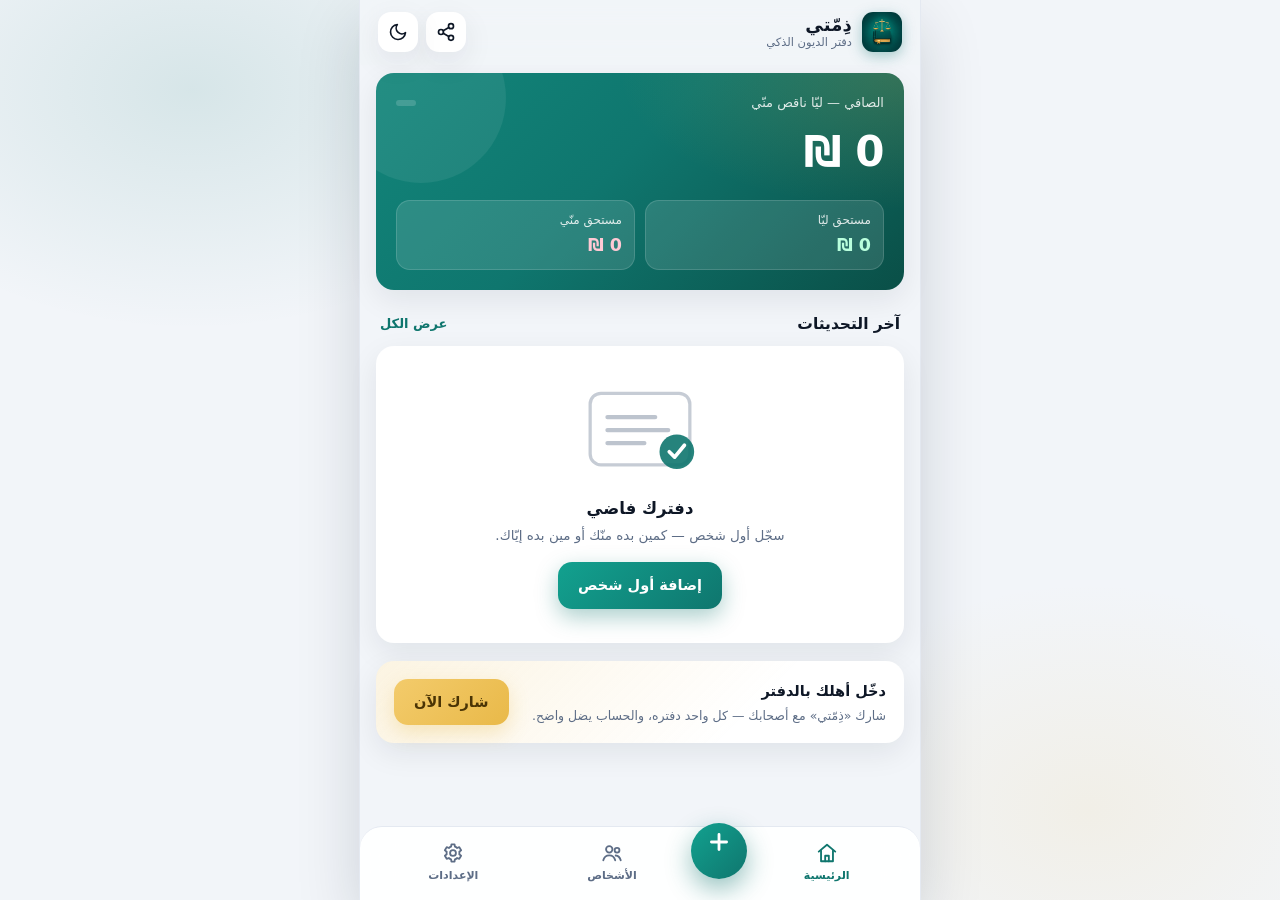
==== index.html @ 7bb0bfb0 "v1.0.0: ذِمّتي — دفتر الديون الذكي + فحص الجدوى (95.91% انتشار / 100% تنفيذ) - تطبيق PWA عربي كامل (" ====
<!DOCTYPE html>
<html lang="ar" dir="rtl" data-theme="dark">
<head>
  <meta charset="utf-8">
  <meta name="viewport" content="width=device-width, initial-scale=1, viewport-fit=cover">
  <title>ذِمّتي — دفتر الديون الذكي</title>
  <meta name="description" content="ذِمّتي: دفتر الديون اللي ما بينسى. سجّل من مين وبكم، فكّر الطرف الثاني بلمسة عبر واتساب، وكل بياناتك بتضل على جهازك — بدون تسجيل.">
  <meta name="theme-color" content="#0F766E">
  <meta property="og:title" content="ذِمّتي — دفتر الديون الذكي">
  <meta property="og:description" content="سجّل اللي عليك واللي ليك، واطلب بذمتك بلمسة واحدة. دفتر ذكي عربي بالكامل ومن غير تسجيل.">
  <meta property="og:type" content="website">
  <meta property="og:image" content="assets/icon-512.png">
  <link rel="manifest" href="manifest.json">
  <link rel="icon" type="image/svg+xml" href="assets/icon.svg">
  <link rel="apple-touch-icon" href="assets/icon-512.png">
  <link rel="stylesheet" href="css/style.css">
</head>
<body>
  <div class="app">

    <header class="topbar">
      <div class="brand">
        <img src="assets/icon-512.png" alt="" width="40" height="40">
        <div class="brand-text">
          <strong>ذِمّتي</strong>
          <small>دفتر الديون الذكي</small>
        </div>
      </div>
      <div class="top-actions">
        <button type="button" class="icon-btn js-share-app" title="شارك التطبيق" aria-label="شارك التطبيق">
          <svg viewBox="0 0 24 24" width="20" height="20" fill="none" stroke="currentColor" stroke-width="2" stroke-linecap="round" stroke-linejoin="round"><circle cx="18" cy="5" r="3"/><circle cx="6" cy="12" r="3"/><circle cx="18" cy="19" r="3"/><path d="M8.6 13.5l6.8 4M15.4 6.5l-6.8 4"/></svg>
        </button>
        <button type="button" class="icon-btn" id="btnTheme" title="تبديل المظهر" aria-label="تبديل المظهر">
          <svg id="iconMoon" viewBox="0 0 24 24" width="20" height="20" fill="none" stroke="currentColor" stroke-width="2" stroke-linecap="round" stroke-linejoin="round"><path d="M21 12.8A9 9 0 1111.2 3a7 7 0 009.8 9.8z"/></svg>
          <svg id="iconSun" class="hidden" viewBox="0 0 24 24" width="20" height="20" fill="none" stroke="currentColor" stroke-width="2" stroke-linecap="round" stroke-linejoin="round"><circle cx="12" cy="12" r="4"/><path d="M12 2v2m0 16v2M4.9 4.9l1.4 1.4m11.4 11.4l1.4 1.4M2 12h2m16 0h2M4.9 19.1l1.4-1.4M17.7 6.3l1.4-1.4"/></svg>
        </button>
      </div>
    </header>

    <main id="main">

      <!-- ======= الرئيسية ======= -->
      <section class="view" id="view-home">
        <div class="hero card">
          <div class="hero-top">
            <span class="hero-label">الصافي — ليّا ناقص منّي</span>
            <span class="hero-count" id="peopleCount"></span>
          </div>
          <div class="hero-amount" id="statNet">0 ₪</div>
          <div class="hero-grid">
            <div class="hstat pos">
              <span>مستحق ليّا</span>
              <b id="statCredit">0 ₪</b>
            </div>
            <div class="hstat neg">
              <span>مستحق منّي</span>
              <b id="statDebt">0 ₪</b>
            </div>
          </div>
        </div>

        <div class="section-head">
          <h2>آخر التحديثات</h2>
          <button type="button" class="link-btn" data-goto="people">عرض الكل</button>
        </div>
        <div id="homeList" class="list"></div>
        <div id="homeEmpty" class="empty hidden">
          <svg viewBox="0 0 120 90" width="130" height="98" aria-hidden="true">
            <rect x="14" y="12" width="92" height="66" rx="10" fill="none" stroke="currentColor" stroke-width="3" opacity=".35"/>
            <path d="M30 34h44M30 46h56M30 58h34" stroke="currentColor" stroke-width="4" stroke-linecap="round" opacity=".4"/>
            <circle cx="94" cy="66" r="16" fill="var(--brand)" opacity=".9"/>
            <path d="M87 66l5 5 9-11" stroke="#fff" stroke-width="3.4" fill="none" stroke-linecap="round" stroke-linejoin="round"/>
          </svg>
          <h3>دفترك فاضي</h3>
          <p>سجّل أول شخص — كمين بده منّك أو مين بده إيّاك.</p>
          <button type="button" class="btn btn-primary" id="btnFirstAdd">إضافة أول شخص</button>
        </div>

        <div class="card promo">
          <div class="promo-text">
            <b>دخّل أهلك بالدفتر</b>
            <p>شارك «ذِمّتي» مع أصحابك — كل واحد دفتره، والحساب يضل واضح.</p>
          </div>
          <button type="button" class="btn btn-gold js-share-app">شارك الآن</button>
        </div>
      </section>

      <!-- ======= الأشخاص ======= -->
      <section class="view hidden" id="view-people">
        <div class="search-wrap">
          <svg viewBox="0 0 24 24" width="18" height="18" fill="none" stroke="currentColor" stroke-width="2" stroke-linecap="round"><circle cx="11" cy="11" r="7"/><path d="M20 20l-3.5-3.5"/></svg>
          <input id="search" type="search" class="input search" placeholder="دوّر باسم الشخص..." autocomplete="off">
        </div>
        <div class="chips" id="filters">
          <button type="button" class="chip active" data-filter="all">الكل</button>
          <button type="button" class="chip" data-filter="credit">ليّا عليهم</button>
          <button type="button" class="chip" data-filter="debit">عليّ لهم</button>
          <button type="button" class="chip" data-filter="settled">مسدّد</button>
        </div>
        <div id="peopleList" class="list"></div>
        <div id="peopleEmpty" class="empty hidden">
          <p>ما لقينا حدا بهذا الوصف.</p>
        </div>
      </section>

      <!-- ======= الإعدادات ======= -->
      <section class="view hidden" id="view-settings">
        <div class="set-group">
          <h3>المظهر</h3>
          <div class="set-row">
            <div class="seg" id="themeSeg">
              <button type="button" class="seg-btn" data-tv="auto">تلقائي</button>
              <button type="button" class="seg-btn" data-tv="light">فاتح</button>
              <button type="button" class="seg-btn" data-tv="dark">داكن</button>
            </div>
          </div>
        </div>

        <div class="set-group">
          <h3>العملة</h3>
          <div class="set-row">
            <select id="currencySel" class="input select" aria-label="العملة"></select>
          </div>
        </div>

        <div class="set-group">
          <h3>البيانات</h3>
          <button type="button" class="set-item" id="btnExport">
            <span>⬇︎ تصدير نسخة احتياطية</span><small>ملف JSON</small>
          </button>
          <button type="button" class="set-item" id="btnImport">
            <span>⬆︎ استيراد نسخة</span><small>استبدال البيانات</small>
          </button>
          <input type="file" id="fileImport" accept="application/json,.json" hidden>
          <button type="button" class="set-item" id="btnSample">
            <span>✨ بيانات تجريبية</span><small>جرّب الدفتر فورًا</small>
          </button>
          <button type="button" class="set-item danger" id="btnClear">
            <span>🗑 تفريغ كل البيانات</span><small>حذف نهائي</small>
          </button>
        </div>

        <div class="set-group">
          <h3>عن الفكرة</h3>
          <a class="set-item" href="jadwa.html">
            <span>📊 فحص الجدوى الكامل</span><small>الانتشار 95.9%</small>
          </a>
          <button type="button" class="set-item js-share-app">
            <span>📤 مشاركة التطبيق</span><small> link زي ما هو</small>
          </button>
        </div>

        <div class="privacy card">
          <b>🔒 الخصوصية أولًا</b>
          <p>كل بياناتك محفوظة داخل متصفحك أنت — بدون حساب، بدون سيرفر، بدون تتبع. لو مسحت بيانات المتصفح، بيروحوا، فلا تنسى التصدير.</p>
        </div>

        <footer class="app-footer">
          ذِمّتي v1.0.0 — مبني بالكامل عربيًا · <a href="jadwa.html">فحص الجدوى</a>
        </footer>
      </section>

    </main>

    <nav class="tabbar" aria-label="التنقل">
      <button type="button" class="tab active" data-view="home">
        <svg viewBox="0 0 24 24" width="22" height="22" fill="none" stroke="currentColor" stroke-width="2" stroke-linecap="round" stroke-linejoin="round"><path d="M3 10.5L12 3l9 7.5"/><path d="M5.5 9.5V21h13V9.5"/><path d="M10 21v-6h4v6"/></svg>
        <span>الرئيسية</span>
      </button>
      <button type="button" class="tab tab-add" id="btnAdd" aria-label="إضافة">
        <svg viewBox="0 0 24 24" width="26" height="26" fill="none" stroke="currentColor" stroke-width="2.6" stroke-linecap="round"><path d="M12 5v14M5 12h14"/></svg>
      </button>
      <button type="button" class="tab" data-view="people">
        <svg viewBox="0 0 24 24" width="22" height="22" fill="none" stroke="currentColor" stroke-width="2" stroke-linecap="round" stroke-linejoin="round"><circle cx="9" cy="8" r="3.5"/><path d="M2.5 20c.8-3.4 3.4-5.5 6.5-5.5s5.7 2.1 6.5 5.5"/><circle cx="17.5" cy="9" r="2.6"/><path d="M16 14.7c2.7.2 4.7 2.2 5.5 5.3"/></svg>
        <span>الأشخاص</span>
      </button>
      <button type="button" class="tab" data-view="settings">
        <svg viewBox="0 0 24 24" width="22" height="22" fill="none" stroke="currentColor" stroke-width="2" stroke-linecap="round" stroke-linejoin="round"><circle cx="12" cy="12" r="3.2"/><path d="M19 12a7 7 0 00-.14-1.4l2-1.56-2-3.46-2.35.95A7 7 0 0014.1 5.1L13.7 2.6h-3.4l-.4 2.5a7 7 0 00-2.4 1.43l-2.36-.95-2 3.46 2 1.56A7 7 0 005 12c0 .48.05.94.14 1.4l-2 1.56 2 3.46 2.35-.95a7 7 0 002.4 1.43l.4 2.5h3.4l.4-2.5a7 7 0 002.4-1.43l2.35.95 2-3.46-2-1.56c.1-.46.14-.92.14-1.4z"/></svg>
        <span>الإعدادات</span>
      </button>
    </nav>
  </div>

  <!-- ===== طبقات (Sheets) ===== -->
  <div class="backdrop" id="backdrop" hidden></div>

  <!-- إضافة/تعديل شخص -->
  <div class="sheet" id="sheetPerson" hidden role="dialog" aria-modal="true">
    <div class="sheet-grip"></div>
    <form id="formPerson" novalidate>
      <h3 id="personFormTitle">إضافة شخص</h3>
      <div class="field">
        <label for="pName">الاسم</label>
        <input id="pName" class="input" type="text" placeholder="مثلاً: سامي" autocomplete="off" maxlength="60" required>
      </div>
      <div class="field" id="amountField">
        <label>الجهة</label>
        <div class="seg full" id="pDir">
          <button type="button" class="seg-btn active" data-dir="credit">ليّا عليه 💚</button>
          <button type="button" class="seg-btn" data-dir="debit">أنا عليه ❤️</button>
        </div>
      </div>
      <div class="field" id="amountField2">
        <label for="pAmount">المبلغ</label>
        <input id="pAmount" class="input" type="text" inputmode="decimal" placeholder="0" autocomplete="off">
      </div>
      <div class="field">
        <label for="pNote">ملاحظة (اختياري)</label>
        <input id="pNote" class="input" type="text" placeholder="مثلاً: قرض عرس" maxlength="80" autocomplete="off">
      </div>
      <button class="btn btn-primary btn-block" type="submit">حفظ</button>
    </form>
  </div>

  <!-- تفاصيل شخص -->
  <div class="sheet" id="sheetDetail" hidden role="dialog" aria-modal="true">
    <div class="sheet-grip"></div>
    <div id="detailBody"></div>
  </div>

  <!-- مبلغ (دفعة / دين جديد) -->
  <div class="sheet" id="sheetPay" hidden role="dialog" aria-modal="true">
    <div class="sheet-grip"></div>
    <form id="formPay" novalidate>
      <h3 id="payTitle">تسجيل دفعة</h3>
      <p class="pay-remain" id="payRemain"></p>
      <div class="field" id="payDirField" hidden>
        <label>جهة الدين</label>
        <div class="seg full" id="payDir">
          <button type="button" class="seg-btn active" data-dir="credit">ليّا عليه</button>
          <button type="button" class="seg-btn" data-dir="debit">أنا عليه</button>
        </div>
      </div>
      <div class="field">
        <label for="payAmount">المبلغ</label>
        <input id="payAmount" class="input" type="text" inputmode="decimal" placeholder="0" autocomplete="off" required>
      </div>
      <button class="btn btn-primary btn-block" type="submit">تأكيد</button>
    </form>
  </div>

  <!-- مشاركة -->
  <div class="sheet" id="sheetShare" hidden role="dialog" aria-modal="true">
    <div class="sheet-grip"></div>
    <div class="share-box">
      <h3 id="shareTitle">مشاركة</h3>
      <p class="share-preview" id="sharePreview"></p>
      <div class="share-actions">
        <button type="button" class="share-btn wa" id="shWhats">
          <span class="s-ic">💬</span>
          <span><b>واتساب</b><small>ابعتها مباشرة</small></span>
        </button>
        <button type="button" class="share-btn card" id="shCard">
          <span class="s-ic">🎴</span>
          <span><b>بطاقة مشاركة</b><small>صورة جاهزة للنشر</small></span>
        </button>
        <button type="button" class="share-btn copy" id="shCopy">
          <span class="s-ic">📋</span>
          <span><b>نسخ النص</b><small>لصق بأي مكان</small></span>
        </button>
      </div>
      <button type="button" class="btn btn-ghost btn-block" data-close>إغلاق</button>
    </div>
  </div>

  <!-- تأكيد -->
  <div class="modal" id="modalConfirm" hidden role="dialog" aria-modal="true">
    <div class="modal-card">
      <p id="confirmMsg">متأكد؟</p>
      <div class="modal-actions">
        <button type="button" class="btn btn-ghost" id="confirmNo">إلغاء</button>
        <button type="button" class="btn btn-danger" id="confirmYes">نعم، متأكد</button>
      </div>
    </div>
  </div>

  <div id="toasts" class="toasts" aria-live="polite"></div>

  <noscript><p style="text-align:center;padding:20px">هذا التطبيق يحتاج تفعيل JavaScript.</p></noscript>
  <script src="js/app.js"></script>
</body>
</html>
---- css/style.css ----
/* ═══════════ ذِمّتي — Design System ═══════════ */

* { box-sizing: border-box; margin: 0; padding: 0; }

:root {
  color-scheme: light;
  --bg: #F2F5F9;
  --surface: #FFFFFF;
  --surface2: #EDF1F7;
  --text: #0E1726;
  --muted: #5D6D86;
  --line: #E4E9F1;
  --brand: #0F766E;
  --brand-2: #12A18F;
  --brand-soft: rgba(15, 118, 110, .12);
  --gold: #E9B949;
  --gold-soft: rgba(233, 185, 73, .16);
  --pos: #16A34A;
  --pos-soft: rgba(22, 163, 74, .13);
  --neg: #E11D48;
  --neg-soft: rgba(225, 29, 72, .12);
  --shadow: 0 10px 30px rgba(13, 23, 42, .08);
  --shadow-lg: 0 24px 60px rgba(13, 23, 42, .16);
  --r: 18px;
  --tab-h: 74px;
}

html[data-theme="dark"] {
  color-scheme: dark;
  --bg: #070C14;
  --surface: #111A2A;
  --surface2: #18233A;
  --text: #E9F0FA;
  --muted: #8DA0BE;
  --line: #22304A;
  --brand: #14A397;
  --brand-2: #0F766E;
  --brand-soft: rgba(20, 163, 151, .14);
  --pos: #34D399;
  --pos-soft: rgba(52, 211, 153, .13);
  --neg: #FB7185;
  --neg-soft: rgba(251, 113, 133, .13);
  --shadow: 0 10px 30px rgba(0, 0, 0, .35);
  --shadow-lg: 0 24px 60px rgba(0, 0, 0, .5);
}

html, body { height: 100%; }

body {
  font-family: "Segoe UI", "Noto Sans Arabic", "Noto Kufi Arabic", Tahoma, system-ui, sans-serif;
  background: var(--bg);
  color: var(--text);
  line-height: 1.55;
  -webkit-font-smoothing: antialiased;
  overflow-x: hidden;
}

body.no-scroll { overflow: hidden; }
[hidden] { display: none !important; }
.hidden { display: none !important; }
button { font: inherit; color: inherit; background: none; border: 0; cursor: pointer; }
a { color: var(--brand); text-decoration: none; }
img { display: block; }

/* ─── الهيكل ─── */
.app {
  max-width: 560px;
  margin-inline: auto;
  min-height: 100dvh;
  position: relative;
  background: var(--bg);
}

.topbar {
  position: sticky;
  top: 0;
  z-index: 30;
  display: flex;
  align-items: center;
  justify-content: space-between;
  padding: calc(12px + env(safe-area-inset-top)) 18px 12px;
  background: color-mix(in srgb, var(--bg) 86%, transparent);
  backdrop-filter: blur(14px);
  -webkit-backdrop-filter: blur(14px);
  border-bottom: 1px solid transparent;
}

.brand { display: flex; align-items: center; gap: 10px; }
.brand img { border-radius: 11px; box-shadow: 0 4px 14px rgba(15, 118, 110, .35); }
.brand-text { display: flex; flex-direction: column; line-height: 1.2; }
.brand-text strong { font-size: 18px; font-weight: 800; letter-spacing: .2px; }
.brand-text small { font-size: 11.5px; color: var(--muted); }

.top-actions { display: flex; gap: 8px; }

.icon-btn {
  width: 40px; height: 40px;
  display: grid; place-items: center;
  border-radius: 13px;
  background: var(--surface);
  box-shadow: var(--shadow);
  color: var(--text);
  transition: transform .15s ease, background .2s;
}
.icon-btn:active { transform: scale(.92); }

main { padding: 8px 16px calc(var(--tab-h) + 34px + env(safe-area-inset-bottom)); }

.view { animation: fadeUp .3s ease both; }
@keyframes fadeUp {
  from { opacity: 0; transform: translateY(8px); }
  to { opacity: 1; transform: none; }
}

/* ─── البطاقات ─── */
.card {
  background: var(--surface);
  border-radius: var(--r);
  box-shadow: var(--shadow);
  padding: 18px;
}

.hero {
  background:
    radial-gradient(120% 140% at 100% 0%, rgba(233, 185, 73, .18), transparent 45%),
    linear-gradient(135deg, #12857A 0%, #0F766E 45%, #0A4F47 100%);
  color: #fff;
  padding: 20px;
  position: relative;
  overflow: hidden;
}
.hero::after {
  content: "";
  position: absolute;
  inset-inline-end: -40px;
  top: -60px;
  width: 170px; height: 170px;
  border-radius: 50%;
  background: rgba(255, 255, 255, .07);
}

.hero-top { display: flex; justify-content: space-between; align-items: center; }
.hero-label { font-size: 13px; opacity: .85; }
.hero-count {
  font-size: 11.5px;
  background: rgba(255, 255, 255, .16);
  padding: 3px 10px;
  border-radius: 999px;
}

.hero-amount {
  font-size: clamp(34px, 9vw, 42px);
  font-weight: 900;
  letter-spacing: -.5px;
  margin: 6px 0 16px;
  font-variant-numeric: tabular-nums;
  direction: rtl;
}
.hero-amount.pos { color: #D8FFEC; }
.hero-amount.neg { color: #FFD9E1; }

.hero-grid { display: grid; grid-template-columns: 1fr 1fr; gap: 10px; }
.hstat {
  background: rgba(255, 255, 255, .12);
  border: 1px solid rgba(255, 255, 255, .14);
  border-radius: 14px;
  padding: 10px 12px;
  display: flex;
  flex-direction: column;
  gap: 2px;
}
.hstat span { font-size: 12px; opacity: .85; }
.hstat b { font-size: 17.5px; font-weight: 800; font-variant-numeric: tabular-nums; }
.hstat.pos b { color: #B9FFDD; }
.hstat.neg b { color: #FFC9D4; }

.section-head {
  display: flex;
  justify-content: space-between;
  align-items: center;
  margin: 22px 4px 10px;
}
.section-head h2 { font-size: 15.5px; font-weight: 800; }
.link-btn { font-size: 13px; color: var(--brand); font-weight: 700; }

/* ─── القوائم ─── */
.list {
  background: var(--surface);
  border-radius: var(--r);
  box-shadow: var(--shadow);
  overflow: hidden;
}

.li {
  width: 100%;
  display: flex;
  align-items: center;
  gap: 12px;
  padding: 13px 15px;
  text-align: start;
  border-bottom: 1px solid var(--line);
  transition: background .15s;
}
.li:last-child { border-bottom: 0; }
.li:active { background: var(--surface2); }

.avatar {
  width: 42px; height: 42px;
  flex: 0 0 42px;
  border-radius: 50%;
  display: grid;
  place-items: center;
  font-weight: 800;
  font-size: 17px;
  color: #fff;
}
.avatar.pos { background: linear-gradient(135deg, #16A34A, #0E7C3B); }
.avatar.neg { background: linear-gradient(135deg, #F43F5E, #BE123C); }
.avatar.zero { background: linear-gradient(135deg, #64748B, #475569); }

.li-main { flex: 1; min-width: 0; display: flex; flex-direction: column; }
.li-main b { font-size: 15px; font-weight: 700; white-space: nowrap; overflow: hidden; text-overflow: ellipsis; }
.li-main small { font-size: 12px; color: var(--muted); white-space: nowrap; overflow: hidden; text-overflow: ellipsis; }

.li-amt { display: flex; flex-direction: column; align-items: flex-start; gap: 1px; }
.li-amt b { font-size: 15.5px; font-weight: 800; font-variant-numeric: tabular-nums; }
.li-amt small { font-size: 11px; color: var(--muted); }
.li-amt .pos { color: var(--pos); }
.li-amt .neg { color: var(--neg); }
.li-amt .zero { color: var(--muted); }

/* ─── حالات فاضية ─── */
.empty {
  text-align: center;
  padding: 34px 20px;
  color: var(--muted);
  background: var(--surface);
  border-radius: var(--r);
  box-shadow: var(--shadow);
}
.empty svg { margin: 0 auto 10px; color: var(--muted); }
.empty h3 { color: var(--text); font-size: 16.5px; margin-bottom: 4px; }
.empty p { font-size: 13.5px; margin-bottom: 16px; }

/* ─── بطاقة دعوة ─── */
.promo {
  margin-top: 18px;
  display: flex;
  align-items: center;
  gap: 14px;
  background:
    linear-gradient(135deg, var(--gold-soft), transparent 70%),
    var(--surface);
}
.promo-text { flex: 1; }
.promo-text b { font-size: 14.5px; }
.promo-text p { font-size: 12.5px; color: var(--muted); margin-top: 2px; }

/* ─── الأزرار ─── */
.btn {
  display: inline-flex;
  align-items: center;
  justify-content: center;
  gap: 8px;
  padding: 12px 20px;
  border-radius: 14px;
  font-weight: 800;
  font-size: 14.5px;
  transition: transform .15s ease, filter .2s, background .2s;
}
.btn:active { transform: scale(.96); }
.btn-primary {
  background: linear-gradient(135deg, var(--brand-2), var(--brand));
  color: #fff;
  box-shadow: 0 8px 22px rgba(15, 118, 110, .35);
}
.btn-ghost {
  background: var(--surface2);
  color: var(--text);
  border: 1px solid var(--line);
}
.btn-gold {
  background: linear-gradient(135deg, #F3CB6B, var(--gold));
  color: #4A3405;
  box-shadow: 0 8px 20px rgba(233, 185, 73, .3);
}
.btn-danger {
  background: linear-gradient(135deg, #F43F5E, #E11D48);
  color: #fff;
}
.btn-block { width: 100%; }

/* ─── شريط التنقل ─── */
.tabbar {
  position: fixed;
  bottom: 0;
  left: 50%;
  transform: translateX(-50%);
  width: min(560px, 100%);
  height: calc(var(--tab-h) + env(safe-area-inset-bottom));
  padding: 8px 14px calc(8px + env(safe-area-inset-bottom));
  display: flex;
  align-items: center;
  justify-content: space-around;
  background: color-mix(in srgb, var(--surface) 92%, transparent);
  backdrop-filter: blur(16px);
  -webkit-backdrop-filter: blur(16px);
  border-top: 1px solid var(--line);
  border-radius: 22px 22px 0 0;
  z-index: 40;
}

.tab {
  flex: 1;
  display: flex;
  flex-direction: column;
  align-items: center;
  gap: 3px;
  color: var(--muted);
  font-size: 11px;
  font-weight: 700;
  padding: 6px 0;
  border-radius: 12px;
  transition: color .2s, transform .15s;
}
.tab.active { color: var(--brand); }
.tab:active { transform: scale(.93); }

.tab-add {
  flex: 0 0 auto;
  width: 56px; height: 56px;
  border-radius: 50%;
  background: linear-gradient(135deg, var(--brand-2), var(--brand));
  color: #fff;
  box-shadow: 0 10px 26px rgba(15, 118, 110, .45);
  margin-top: -26px;
}
.tab-add:active { transform: scale(.9); }

/* ─── البحث والفِلترات ─── */
.search-wrap {
  position: relative;
  display: flex;
  align-items: center;
  gap: 8px;
  background: var(--surface);
  border-radius: 14px;
  padding: 0 14px;
  box-shadow: var(--shadow);
  margin-bottom: 12px;
  color: var(--muted);
}
.search-wrap .search {
  box-shadow: none;
  background: transparent;
  padding-inline: 0;
}

.chips { display: flex; gap: 8px; overflow-x: auto; padding-bottom: 12px; scrollbar-width: none; }
.chips::-webkit-scrollbar { display: none; }
.chip {
  flex: 0 0 auto;
  padding: 7px 15px;
  border-radius: 999px;
  background: var(--surface);
  border: 1px solid var(--line);
  font-size: 13px;
  font-weight: 700;
  color: var(--muted);
  transition: all .2s;
}
.chip.active {
  background: var(--brand);
  border-color: var(--brand);
  color: #fff;
  box-shadow: 0 6px 16px rgba(15, 118, 110, .3);
}

/* ─── الحقول ─── */
.input {
  width: 100%;
  background: var(--surface2);
  border: 1.5px solid transparent;
  border-radius: 14px;
  padding: 13px 15px;
  font: inherit;
  font-size: 15.5px;
  color: var(--text);
  outline: none;
  transition: border-color .2s, background .2s;
}
.input::placeholder { color: var(--muted); opacity: .75; }
.input:focus { border-color: var(--brand); background: var(--surface); }
.select { appearance: auto; font-weight: 700; }

.field { margin-bottom: 14px; }
.field label {
  display: block;
  font-size: 13px;
  font-weight: 800;
  color: var(--muted);
  margin-bottom: 7px;
}

/* ─── المقسّم (Segmented) ─── */
.seg {
  display: flex;
  background: var(--surface2);
  border-radius: 13px;
  padding: 4px;
  gap: 4px;
}
.seg.full { width: 100%; }
.seg-btn {
  flex: 1;
  padding: 9px 8px;
  border-radius: 10px;
  font-size: 13.5px;
  font-weight: 800;
  color: var(--muted);
  transition: all .2s;
}
.seg-btn.active {
  background: var(--surface);
  color: var(--text);
  box-shadow: var(--shadow);
}
#pDir .seg-btn.active[data-dir="credit"] { background: var(--pos-soft); color: var(--pos); box-shadow: none; }
#pDir .seg-btn.active[data-dir="debit"] { background: var(--neg-soft); color: var(--neg); box-shadow: none; }

/* ─── الطبقات (Sheets) ─── */
.backdrop {
  position: fixed;
  inset: 0;
  background: rgba(4, 8, 15, .62);
  backdrop-filter: blur(3px);
  -webkit-backdrop-filter: blur(3px);
  z-index: 50;
  opacity: 0;
  transition: opacity .25s ease;
}
.backdrop.show { opacity: 1; }

.sheet {
  position: fixed;
  bottom: 0;
  left: 0;
  right: 0;
  margin-inline: auto;
  max-width: 560px;
  background: var(--surface);
  border-radius: 26px 26px 0 0;
  padding: 10px 20px calc(24px + env(safe-area-inset-bottom));
  z-index: 60;
  transform: translateY(112%);
  transition: transform .3s cubic-bezier(.32, .72, .28, 1);
  box-shadow: var(--shadow-lg);
  max-height: 88dvh;
  overflow-y: auto;
}
.sheet.open { transform: translateY(0); }

.sheet-grip {
  width: 44px;
  height: 5px;
  border-radius: 99px;
  background: var(--line);
  margin: 4px auto 16px;
}
.sheet h3 { font-size: 18px; font-weight: 900; margin-bottom: 16px; }

/* تفاصيل الشخصية */
.d-head { text-align: center; margin-bottom: 16px; }
.d-avatar {
  width: 62px; height: 62px;
  border-radius: 50%;
  display: grid;
  place-items: center;
  font-size: 26px;
  font-weight: 900;
  color: #fff;
  margin: 0 auto 8px;
}
.d-head h3 { margin-bottom: 2px; font-size: 20px; }
.d-note { font-size: 13px; color: var(--muted); }
.d-amount {
  display: inline-flex;
  align-items: center;
  gap: 8px;
  padding: 8px 18px;
  border-radius: 999px;
  font-size: 21px;
  font-weight: 900;
  margin-top: 10px;
  font-variant-numeric: tabular-nums;
}
.d-amount.pos { background: var(--pos-soft); color: var(--pos); }
.d-amount.neg { background: var(--neg-soft); color: var(--neg); }
.d-amount.zero { background: var(--surface2); color: var(--muted); font-size: 16px; }

.d-actions {
  display: grid;
  grid-template-columns: repeat(3, 1fr);
  gap: 9px;
  margin-bottom: 18px;
}
.d-act {
  background: var(--surface2);
  border: 1px solid var(--line);
  border-radius: 14px;
  padding: 11px 6px;
  display: flex;
  flex-direction: column;
  align-items: center;
  gap: 4px;
  font-size: 11.5px;
  font-weight: 800;
  transition: transform .15s, background .2s;
}
.d-act:active { transform: scale(.93); }
.d-act i { font-style: normal; font-size: 19px; }
.d-act.danger { color: var(--neg); }
.d-act.primary { background: var(--brand-soft); border-color: transparent; color: var(--brand); }

.d-log-title { font-size: 13px; font-weight: 900; color: var(--muted); margin-bottom: 8px; }
.d-log { display: flex; flex-direction: column; gap: 6px; }
.log-row {
  display: flex;
  justify-content: space-between;
  align-items: center;
  gap: 10px;
  background: var(--surface2);
  border-radius: 12px;
  padding: 9px 13px;
  font-size: 13.5px;
}
.log-row b { font-weight: 800; font-variant-numeric: tabular-nums; }
.log-row small { color: var(--muted); font-size: 11.5px; display: block; }
.log-row .l-pos { color: var(--pos); }
.log-row .l-neg { color: var(--neg); }
.log-empty { font-size: 13px; color: var(--muted); text-align: center; padding: 8px; }

/* ─── الدفعة ─── */
.pay-remain {
  background: var(--brand-soft);
  color: var(--brand);
  font-weight: 800;
  text-align: center;
  border-radius: 12px;
  padding: 10px;
  font-size: 14.5px;
  margin-bottom: 14px;
}

/* ─── المشاركة ─── */
.share-preview {
  background: var(--surface2);
  border: 1px dashed var(--line);
  border-radius: 14px;
  padding: 13px 15px;
  font-size: 13.5px;
  color: var(--muted);
  margin-bottom: 16px;
  white-space: pre-line;
}
.share-actions { display: flex; flex-direction: column; gap: 10px; margin-bottom: 16px; }
.share-btn {
  display: flex;
  align-items: center;
  gap: 13px;
  padding: 13px 15px;
  border-radius: 15px;
  background: var(--surface2);
  border: 1px solid var(--line);
  text-align: start;
  transition: transform .15s, border-color .2s;
}
.share-btn:active { transform: scale(.97); }
.share-btn .s-ic { font-size: 24px; }
.share-btn span:last-child { display: flex; flex-direction: column; }
.share-btn b { font-size: 14.5px; }
.share-btn small { font-size: 12px; color: var(--muted); }
.share-btn.wa:hover { border-color: #25D366; }
.share-btn.card:hover { border-color: var(--gold); }

/* ─── النوافذ (Modal) ─── */
.modal {
  position: fixed;
  inset: 0;
  z-index: 80;
  display: grid;
  place-items: center;
  padding: 24px;
  background: rgba(4, 8, 15, .66);
  backdrop-filter: blur(4px);
  -webkit-backdrop-filter: blur(4px);
  opacity: 0;
  transition: opacity .2s;
}
.modal.open { opacity: 1; }
.modal-card {
  background: var(--surface);
  border-radius: 20px;
  padding: 24px;
  width: min(340px, 100%);
  box-shadow: var(--shadow-lg);
  text-align: center;
  transform: scale(.92);
  transition: transform .2s;
}
.modal.open .modal-card { transform: scale(1); }
.modal-card p { font-size: 15.5px; font-weight: 700; margin-bottom: 20px; }
.modal-actions { display: flex; gap: 10px; }
.modal-actions .btn { flex: 1; }

/* ─── التنبيهات ─── */
.toasts {
  position: fixed;
  bottom: calc(var(--tab-h) + 26px + env(safe-area-inset-bottom));
  left: 50%;
  transform: translateX(-50%);
  z-index: 90;
  display: flex;
  flex-direction: column;
  align-items: center;
  gap: 8px;
  pointer-events: none;
}
.toast {
  background: #0E1726;
  color: #fff;
  padding: 10px 20px;
  border-radius: 999px;
  font-size: 13.5px;
  font-weight: 700;
  box-shadow: var(--shadow-lg);
  opacity: 0;
  transform: translateY(12px);
  transition: all .3s cubic-bezier(.32, .72, .28, 1);
  max-width: 86vw;
  text-align: center;
}
.toast.show { opacity: 1; transform: none; }

/* ─── الإعدادات ─── */
.set-group {
  background: var(--surface);
  border-radius: var(--r);
  box-shadow: var(--shadow);
  padding: 6px 0;
  margin-bottom: 16px;
  overflow: hidden;
}
.set-group h3 {
  font-size: 12.5px;
  font-weight: 900;
  color: var(--muted);
  padding: 12px 16px 6px;
}
.set-row { padding: 6px 14px 14px; }
.set-item {
  width: 100%;
  display: flex;
  justify-content: space-between;
  align-items: center;
  gap: 10px;
  padding: 13.5px 16px;
  font-size: 14.5px;
  font-weight: 700;
  text-align: start;
  border-top: 1px solid var(--line);
  color: var(--text);
  transition: background .15s;
}
.set-item:first-of-type { border-top: 0; }
.set-item:active { background: var(--surface2); }
.set-item small { color: var(--muted); font-weight: 600; font-size: 12px; }
.set-item.danger { color: var(--neg); }

.privacy { margin-bottom: 16px; }
.privacy b { font-size: 14px; display: block; margin-bottom: 6px; }
.privacy p { font-size: 13px; color: var(--muted); }

.app-footer {
  text-align: center;
  font-size: 12.5px;
  color: var(--muted);
  padding: 8px 0 4px;
}

/* ─── شاشات أوسع ─── */
@media (min-width: 640px) {
  .app { box-shadow: 0 0 0 1px var(--line), var(--shadow-lg); }
  body {
    background:
      radial-gradient(600px 400px at 15% 10%, rgba(15, 118, 110, .12), transparent 60%),
      radial-gradient(500px 380px at 85% 90%, rgba(233, 185, 73, .1), transparent 60%),
      var(--bg);
  }
}

@media (prefers-reduced-motion: reduce) {
  *, *::before, *::after { animation: none !important; transition: none !important; }
}
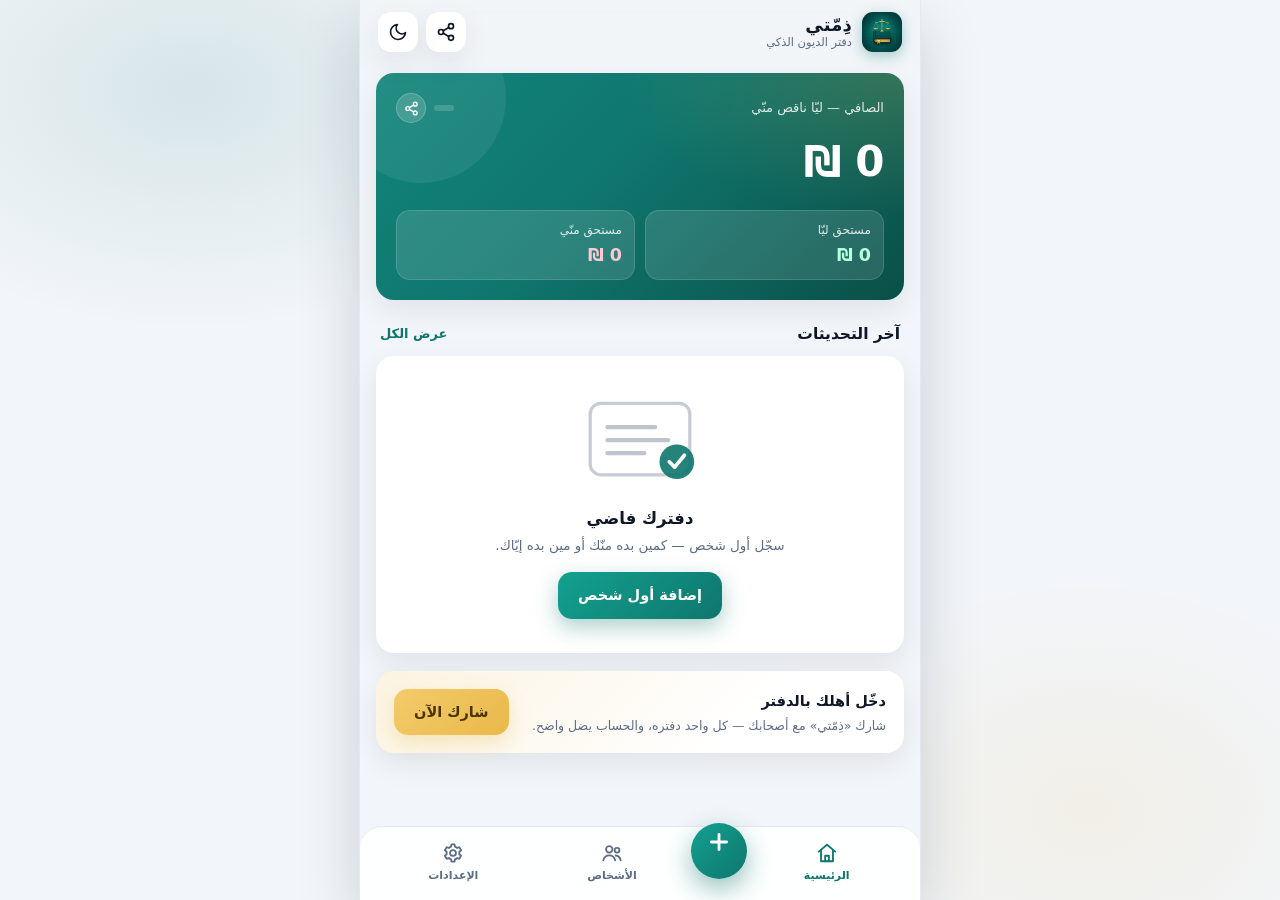
==== commit e9eb4a69: "v1.1.0: حزمة الانتشار — رابط طلب موجّه + بطاقة ملخص + مشاركة نظام + تثبيت PWA - رابط طلب موجّه (Dhim" ====
--- a/index.html
+++ b/index.html
@@ -41,10 +41,26 @@
 
       <!-- ======= الرئيسية ======= -->
       <section class="view" id="view-home">
+
+        <div class="install-banner hidden" id="installBanner">
+          <span class="ib-ic">📲</span>
+          <div class="ib-text">
+            <b>ثبّت ذِمّتي على جهازك</b>
+            <small>يفتح أسرع · يشتغل بدون إنترنت</small>
+          </div>
+          <button type="button" class="btn btn-primary btn-sm" id="btnInstall">تثبيت</button>
+          <button type="button" class="install-x" id="btnInstallClose" aria-label="إغلاق">✕</button>
+        </div>
+
         <div class="hero card">
           <div class="hero-top">
             <span class="hero-label">الصافي — ليّا ناقص منّي</span>
-            <span class="hero-count" id="peopleCount"></span>
+            <span class="hero-right">
+              <span class="hero-count" id="peopleCount"></span>
+              <button type="button" class="hero-ic" id="btnShareSummary" title="شارك ملخّص ذمّتك" aria-label="شارك ملخص ذمتك">
+                <svg viewBox="0 0 24 24" width="15" height="15" fill="none" stroke="currentColor" stroke-width="2.2" stroke-linecap="round" stroke-linejoin="round"><circle cx="18" cy="5" r="3"/><circle cx="6" cy="12" r="3"/><circle cx="18" cy="19" r="3"/><path d="M8.6 13.5l6.8 4M15.4 6.5l-6.8 4"/></svg>
+              </button>
+            </span>
           </div>
           <div class="hero-amount" id="statNet">0 ₪</div>
           <div class="hero-grid">
@@ -124,6 +140,13 @@
         </div>
 
         <div class="set-group">
+          <h3>اسمك في الرسائل والروابط</h3>
+          <div class="set-row">
+            <input id="myName" class="input" type="text" placeholder="مثلاً: أحمد — يوقّع رسايلك وروابط الطلب" maxlength="40" autocomplete="name">
+          </div>
+        </div>
+
+        <div class="set-group">
           <h3>البيانات</h3>
           <button type="button" class="set-item" id="btnExport">
             <span>⬇︎ تصدير نسخة احتياطية</span><small>ملف JSON</small>
@@ -146,7 +169,7 @@
             <span>📊 فحص الجدوى الكامل</span><small>الانتشار 95.9%</small>
           </a>
           <button type="button" class="set-item js-share-app">
-            <span>📤 مشاركة التطبيق</span><small> link زي ما هو</small>
+            <span>📤 مشاركة التطبيق</span><small>رسالة + بطاقة</small>
           </button>
         </div>
 
@@ -156,7 +179,7 @@
         </div>
 
         <footer class="app-footer">
-          ذِمّتي v1.0.0 — مبني بالكامل عربيًا · <a href="jadwa.html">فحص الجدوى</a>
+          ذِمّتي v1.1.0 — مبني بالكامل عربيًا · <a href="jadwa.html">فحص الجدوى</a>
         </footer>
       </section>
 
@@ -184,6 +207,19 @@
   <!-- ===== طبقات (Sheets) ===== -->
   <div class="backdrop" id="backdrop" hidden></div>
 
+  <!-- طلب ذمّة موجّه (يصل عبر الرابط) -->
+  <div class="sheet" id="sheetInvite" hidden role="dialog" aria-modal="true">
+    <div class="sheet-grip"></div>
+    <div class="invite-box">
+      <div class="invite-ic">🤝</div>
+      <h3>طلب ذمّة جديد</h3>
+      <p id="inviteMsg"></p>
+      <div class="invite-sum" id="inviteSum"></div>
+      <button type="button" class="btn btn-primary btn-block" id="btnInviteAccept">سجّل في دفترك</button>
+      <button type="button" class="btn btn-ghost btn-block" id="btnInviteLater">افتحني الدفتر عادي</button>
+    </div>
+  </div>
+
   <!-- إضافة/تعديل شخص -->
   <div class="sheet" id="sheetPerson" hidden role="dialog" aria-modal="true">
     <div class="sheet-grip"></div>
@@ -258,6 +294,14 @@
           <span class="s-ic">📋</span>
           <span><b>نسخ النص</b><small>لصق بأي مكان</small></span>
         </button>
+        <button type="button" class="share-btn link hidden" id="shLink">
+          <span class="s-ic">🔗</span>
+          <span><b>رابط طلب مباشر</b><small>ينسخ رابط الطلب الموجّه باسمه ومبلغه</small></span>
+        </button>
+        <button type="button" class="share-btn native hidden" id="shNative">
+          <span class="s-ic">📲</span>
+          <span><b>مشاركة النظام</b><small>أي تطبيق على جهازك</small></span>
+        </button>
       </div>
       <button type="button" class="btn btn-ghost btn-block" data-close>إغلاق</button>
     </div>
--- a/css/style.css
+++ b/css/style.css
@@ -699,6 +699,81 @@
   }
 }
 
+/* ─── v1.1: مميزات الانتشار ─── */
+.install-banner {
+  display: flex;
+  align-items: center;
+  gap: 11px;
+  background:
+    linear-gradient(135deg, var(--brand-soft), transparent 80%),
+    var(--surface);
+  border: 1px solid var(--brand-soft);
+  border-radius: var(--r);
+  padding: 12px 14px;
+  margin-bottom: 14px;
+  animation: fadeUp .35s ease both;
+}
+.ib-ic { font-size: 24px; }
+.ib-text { flex: 1; display: flex; flex-direction: column; line-height: 1.35; }
+.ib-text b { font-size: 13.5px; }
+.ib-text small { font-size: 11.5px; color: var(--muted); }
+.btn-sm { padding: 8px 16px; font-size: 13px; border-radius: 11px; }
+.install-x {
+  color: var(--muted);
+  font-size: 13px;
+  width: 28px; height: 28px;
+  border-radius: 8px;
+  flex: 0 0 auto;
+}
+.install-x:active { background: var(--surface2); }
+
+.hero-right { display: flex; align-items: center; gap: 8px; }
+.hero-ic {
+  width: 30px; height: 30px;
+  display: grid;
+  place-items: center;
+  border-radius: 50%;
+  background: rgba(255, 255, 255, .16);
+  border: 1px solid rgba(255, 255, 255, .22);
+  color: #fff;
+  transition: transform .15s, background .2s;
+}
+.hero-ic:active { transform: scale(.88); }
+
+.share-btn.link { border-style: dashed; }
+.share-btn.link:hover { border-color: var(--brand); }
+.share-btn.native:hover { border-color: #34D399; }
+
+.invite-box { text-align: center; padding: 4px 0 8px; }
+.invite-ic {
+  width: 74px; height: 74px;
+  margin: 0 auto 12px;
+  border-radius: 50%;
+  display: grid;
+  place-items: center;
+  font-size: 34px;
+  background: var(--brand-soft);
+  border: 2px dashed var(--brand);
+}
+.invite-box h3 { margin-bottom: 8px; }
+.invite-box p {
+  font-size: 14.5px;
+  color: var(--muted);
+  margin-bottom: 14px;
+}
+.invite-sum {
+  background: var(--surface2);
+  border-radius: 14px;
+  padding: 14px;
+  margin-bottom: 16px;
+  display: flex;
+  flex-direction: column;
+  gap: 3px;
+}
+.invite-sum b { font-size: 26px; font-weight: 900; color: var(--brand); font-variant-numeric: tabular-nums; }
+.invite-sum span { font-size: 13.5px; color: var(--muted); font-weight: 700; }
+.invite-box .btn { margin-bottom: 10px; }
+
 @media (prefers-reduced-motion: reduce) {
   *, *::before, *::after { animation: none !important; transition: none !important; }
 }
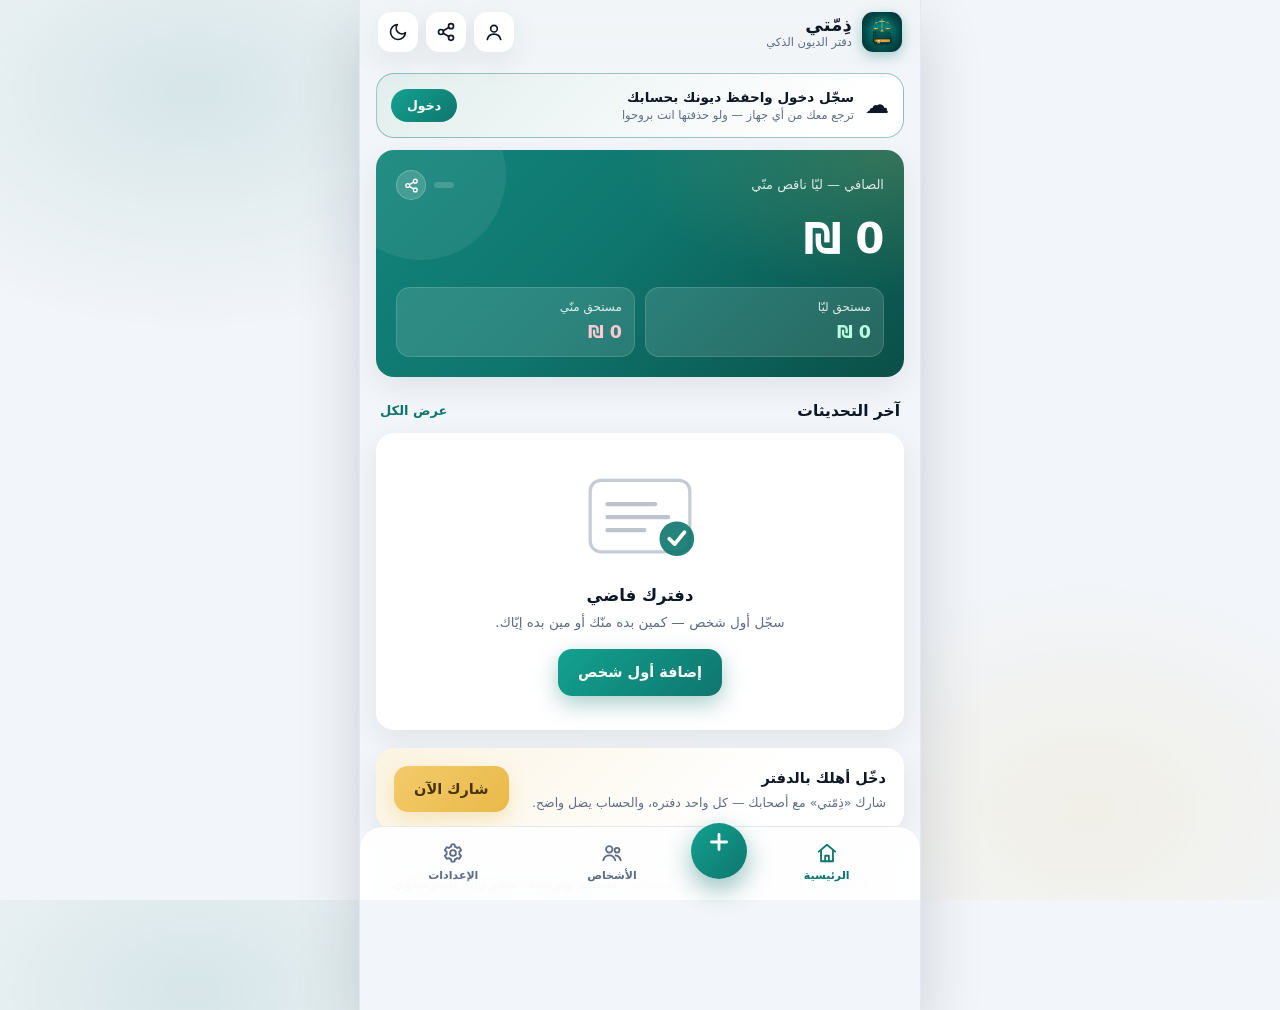
==== commit 8afffbe8: "v1.2.1: لوحة إدارة داخليّة + إخفاء الجدوى + حقوق النشر والتوقيع - admin.html: بوّابة توكن (noindex، " ====
--- a/index.html
+++ b/index.html
@@ -4,10 +4,10 @@
   <meta charset="utf-8">
   <meta name="viewport" content="width=device-width, initial-scale=1, viewport-fit=cover">
   <title>ذِمّتي — دفتر الديون الذكي</title>
-  <meta name="description" content="ذِمّتي: دفتر الديون اللي ما بينسى. سجّل من مين وبكم، فكّر الطرف الثاني بلمسة عبر واتساب، وكل بياناتك بتضل على جهازك — بدون تسجيل.">
+  <meta name="description" content="ذِمّتي: دفتر الديون اللي ما بينسى. سجّل الديون بتصنيفاتها ومواعيدها، تزامن مع حسابك، واطلب بذمتك بلمسة عبر واتساب.">
   <meta name="theme-color" content="#0F766E">
   <meta property="og:title" content="ذِمّتي — دفتر الديون الذكي">
-  <meta property="og:description" content="سجّل اللي عليك واللي ليك، واطلب بذمتك بلمسة واحدة. دفتر ذكي عربي بالكامل ومن غير تسجيل.">
+  <meta property="og:description" content="سجّل اللي عليك واللي ليك بتصنيف وموعد — وبياناتك ترجع معك من أي جهاز.">
   <meta property="og:type" content="website">
   <meta property="og:image" content="assets/icon-512.png">
   <link rel="manifest" href="manifest.json">
@@ -27,6 +27,9 @@
         </div>
       </div>
       <div class="top-actions">
+        <button type="button" class="icon-btn" id="btnAccount" title="الحساب والمزامنة" aria-label="الحساب والمزامنة">
+          <svg viewBox="0 0 24 24" width="20" height="20" fill="none" stroke="currentColor" stroke-width="2" stroke-linecap="round" stroke-linejoin="round"><circle cx="12" cy="8" r="4"/><path d="M4 21c.7-4 3.8-6.5 8-6.5s7.3 2.5 8 6.5"/></svg>
+        </button>
         <button type="button" class="icon-btn js-share-app" title="شارك التطبيق" aria-label="شارك التطبيق">
           <svg viewBox="0 0 24 24" width="20" height="20" fill="none" stroke="currentColor" stroke-width="2" stroke-linecap="round" stroke-linejoin="round"><circle cx="18" cy="5" r="3"/><circle cx="6" cy="12" r="3"/><circle cx="18" cy="19" r="3"/><path d="M8.6 13.5l6.8 4M15.4 6.5l-6.8 4"/></svg>
         </button>
@@ -41,6 +44,21 @@
 
       <!-- ======= الرئيسية ======= -->
       <section class="view" id="view-home">
+
+        <div class="announce hidden" id="announceBar">
+          <span class="ann-ic">📢</span>
+          <span id="announceText"></span>
+          <button type="button" class="install-x" id="announceClose" aria-label="إغلاق">✕</button>
+        </div>
+
+        <button type="button" class="login-banner hidden" id="loginBanner">
+          <span class="ib-ic">☁️</span>
+          <span class="ib-text">
+            <b>سجّل دخول واحفظ ديونك بحسابك</b>
+            <small>ترجع معك من أي جهاز — ولو حذفتها انت بروحوا</small>
+          </span>
+          <span class="lb-go">دخول</span>
+        </button>
 
         <div class="install-banner hidden" id="installBanner">
           <span class="ib-ic">📲</span>
@@ -74,6 +92,15 @@
             </div>
           </div>
         </div>
+
+        <button type="button" class="overdue-strip hidden" id="overdueStrip">
+          <span class="od-ic">⏰</span>
+          <span class="od-main">
+            <b id="overdueCount">0</b>
+            <small id="overdueNames"></small>
+          </span>
+          <span class="od-go">عرض</span>
+        </button>
 
         <div class="section-head">
           <h2>آخر التحديثات</h2>
@@ -111,8 +138,10 @@
           <button type="button" class="chip active" data-filter="all">الكل</button>
           <button type="button" class="chip" data-filter="credit">ليّا عليهم</button>
           <button type="button" class="chip" data-filter="debit">عليّ لهم</button>
+          <button type="button" class="chip" data-filter="overdue">⏰ متأخرات</button>
           <button type="button" class="chip" data-filter="settled">مسدّد</button>
         </div>
+        <div class="chips cat-filter hidden" id="catFilter"></div>
         <div id="peopleList" class="list"></div>
         <div id="peopleEmpty" class="empty hidden">
           <p>ما لقينا حدا بهذا الوصف.</p>
@@ -139,6 +168,33 @@
           </div>
         </div>
 
+        <div class="set-group" id="accountBox">
+          <h3>الحساب والمزامنة السحابية</h3>
+          <div id="accountLoggedOut">
+            <button type="button" class="set-item" id="btnOpenLogin">
+              <span>🔑 تسجيل الدخول</span><small>ديونك ترجع من أي جهاز</small>
+            </button>
+            <div class="set-hint">بدون دخول بيشتغل كلشي محليًا — الدخول بيزامن نسختك على جيت هوب.</div>
+          </div>
+          <div id="accountLoggedIn" hidden>
+            <div class="set-item">
+              <span>👤 <b id="accountLogin">@—</b></span><small id="syncInfo">—</small>
+            </div>
+            <button type="button" class="set-item" id="btnLogout">
+              <span>🚪 تسجيل الخروج</span><small>البيانات تضل بحسابك</small>
+            </button>
+          </div>
+        </div>
+
+        <div class="set-group">
+          <h3>التصنيفات (البيت، الدكان، …)</h3>
+          <div class="set-row"><div id="catManage" class="cat-manage"></div></div>
+          <div class="set-row cat-add-row">
+            <input id="newCatName" class="input" type="text" placeholder="تصنيف جديد..." maxlength="30" autocomplete="off">
+            <button type="button" class="btn btn-primary btn-sm" id="btnAddCat">إضافة</button>
+          </div>
+        </div>
+
         <div class="set-group">
           <h3>اسمك في الرسائل والروابط</h3>
           <div class="set-row">
@@ -148,6 +204,9 @@
 
         <div class="set-group">
           <h3>البيانات</h3>
+          <button type="button" class="set-item" id="btnNotify">
+            <span>🔔 تنبيهات المتصفح</span><small>—</small>
+          </button>
           <button type="button" class="set-item" id="btnExport">
             <span>⬇︎ تصدير نسخة احتياطية</span><small>ملف JSON</small>
           </button>
@@ -164,10 +223,7 @@
         </div>
 
         <div class="set-group">
-          <h3>عن الفكرة</h3>
-          <a class="set-item" href="jadwa.html">
-            <span>📊 فحص الجدوى الكامل</span><small>الانتشار 95.9%</small>
-          </a>
+          <h3>المشاركة</h3>
           <button type="button" class="set-item js-share-app">
             <span>📤 مشاركة التطبيق</span><small>رسالة + بطاقة</small>
           </button>
@@ -175,13 +231,13 @@
 
         <div class="privacy card">
           <b>🔒 الخصوصية أولًا</b>
-          <p>كل بياناتك محفوظة داخل متصفحك أنت — بدون حساب، بدون سيرفر، بدون تتبع. لو مسحت بيانات المتصفح، بيروحوا، فلا تنسى التصدير.</p>
-        </div>
-
-        <footer class="app-footer">
-          ذِمّتي v1.1.0 — مبني بالكامل عربيًا · <a href="jadwa.html">فحص الجدوى</a>
-        </footer>
+          <p>بياناتك محليًا بجهازك افتراضيًا. لو سجّلت دخول، بتنسخ سرّيًا بحساب جيت هوب الخاص فيك — بلا سيرفراتنا، وبلا تتبع. لو مسحت محليًا بدون دخول، بيروحوا، فلا تنسى التصدير.</p>
+        </div>
       </section>
+
+      <footer class="site-footer">
+        © 2026 ذِمّتي v1.2.1 — جميع الحقوق محفوظة · <b>تصميم وبرمجة: صقر رائد البدرساوي</b>
+      </footer>
 
     </main>
 
@@ -204,10 +260,10 @@
     </nav>
   </div>
 
-  <!-- ===== طبقات (Sheets) ===== -->
+  <!-- ===== طبقات ===== -->
   <div class="backdrop" id="backdrop" hidden></div>
 
-  <!-- طلب ذمّة موجّه (يصل عبر الرابط) -->
+  <!-- طلب ذمّة -->
   <div class="sheet" id="sheetInvite" hidden role="dialog" aria-modal="true">
     <div class="sheet-grip"></div>
     <div class="invite-box">
@@ -220,6 +276,46 @@
     </div>
   </div>
 
+  <!-- الحساب / تسجيل الدخول -->
+  <div class="sheet" id="sheetLogin" hidden role="dialog" aria-modal="true">
+    <div class="sheet-grip"></div>
+    <div class="login-box">
+      <div id="loginView">
+        <div class="invite-ic">🔑</div>
+        <h3>تسجيل الدخول والمزامنة</h3>
+        <p class="login-sub">ادخل بحساب جيت هوب (GitHub) — ديونك كلها بتنحفظ عليه وترجع معك من أي جهاز، إلا إذا حذفتها بنفسك.</p>
+        <div class="field">
+          <label for="loginToken">توكن GitHub (نطاقه gist فقط)</label>
+          <input id="loginToken" class="input" type="password" placeholder="ghp_..." autocomplete="off" spellcheck="false">
+        </div>
+        <button type="button" class="btn btn-primary btn-block" id="btnLogin">دخول ومزامنة</button>
+        <details class="login-help">
+          <summary>كيف أنشئ التوكن؟ (30 ثانية)</summary>
+          <ol>
+            <li>افتح <b>github.com/settings/tokens</b></li>
+            <li>Generate new token (classic) — مدة 30 يوم</li>
+            <li>علّم الصلاحية <b>gist</b> فقط ✅</li>
+            <li>Generate → انسخه وارجع لهون</li>
+          </ol>
+          <p class="login-note">التوكن بينحفظ بجهازك فقط ولا بينبعث لأي سيرفر غير جيت هوب. تقدر تشيله بأي وقت.</p>
+        </details>
+        <button type="button" class="btn btn-ghost btn-block" data-close>إلغاء</button>
+      </div>
+
+      <div id="acctView" hidden>
+        <div class="invite-ic">👤</div>
+        <h3>حسابك</h3>
+        <p class="login-sub">
+          <b id="acctName" style="color:var(--brand);font-size:17px">@—</b><br>
+          <span id="acctSync">—</span>
+        </p>
+        <button type="button" class="btn btn-primary btn-block" id="btnSyncNow" style="margin-bottom:10px">🔄 مزامنة الآن</button>
+        <button type="button" class="btn btn-ghost btn-block" id="btnLogoutAcct">تسجيل الخروج</button>
+        <button type="button" class="btn btn-ghost btn-block" data-close style="margin-top:10px">إغلاق</button>
+      </div>
+    </div>
+  </div>
+
   <!-- إضافة/تعديل شخص -->
   <div class="sheet" id="sheetPerson" hidden role="dialog" aria-modal="true">
     <div class="sheet-grip"></div>
@@ -241,6 +337,17 @@
         <input id="pAmount" class="input" type="text" inputmode="decimal" placeholder="0" autocomplete="off">
       </div>
       <div class="field">
+        <label>التصنيف <span class="opt">(اختياري)</span></label>
+        <div class="cat-picker" id="catChips"></div>
+        <div id="quickCatRow" class="quick-cat" hidden>
+          <input id="quickCatName" class="input" type="text" placeholder="اسم تصنيف جديد..." maxlength="30" autocomplete="off">
+        </div>
+      </div>
+      <div class="field">
+        <label for="pDue">موعد الاستحقاق <span class="opt">(اختياري)</span></label>
+        <input id="pDue" class="input" type="date">
+      </div>
+      <div class="field">
         <label for="pNote">ملاحظة (اختياري)</label>
         <input id="pNote" class="input" type="text" placeholder="مثلاً: قرض عرس" maxlength="80" autocomplete="off">
       </div>
@@ -254,7 +361,7 @@
     <div id="detailBody"></div>
   </div>
 
-  <!-- مبلغ (دفعة / دين جديد) -->
+  <!-- مبلغ -->
   <div class="sheet" id="sheetPay" hidden role="dialog" aria-modal="true">
     <div class="sheet-grip"></div>
     <form id="formPay" novalidate>
@@ -271,7 +378,26 @@
         <label for="payAmount">المبلغ</label>
         <input id="payAmount" class="input" type="text" inputmode="decimal" placeholder="0" autocomplete="off" required>
       </div>
+      <div class="field" id="payNoteField">
+        <label for="payNote">ملاحظة الدفعة <span class="opt">(اختياري)</span></label>
+        <input id="payNote" class="input" type="text" placeholder="مثلاً: دفع نقدًا" maxlength="60" autocomplete="off">
+      </div>
       <button class="btn btn-primary btn-block" type="submit">تأكيد</button>
+    </form>
+  </div>
+
+  <!-- الموعد -->
+  <div class="sheet" id="sheetDue" hidden role="dialog" aria-modal="true">
+    <div class="sheet-grip"></div>
+    <form id="formDue" novalidate>
+      <h3>📅 موعد الاستحقاق</h3>
+      <div class="field">
+        <label for="dueDate">ينتهي الدين عند هذا التاريخ</label>
+        <input id="dueDate" class="input" type="date">
+      </div>
+      <button class="btn btn-primary btn-block" type="submit">حفظ الموعد</button>
+      <button type="button" class="btn btn-ghost btn-block" id="dueClear" hidden>حذف الموعد</button>
+      <button type="button" class="btn btn-ghost btn-block" data-close>إلغاء</button>
     </form>
   </div>
 
--- a/css/style.css
+++ b/css/style.css
@@ -774,6 +774,190 @@
 .invite-sum span { font-size: 13.5px; color: var(--muted); font-weight: 700; }
 .invite-box .btn { margin-bottom: 10px; }
 
+/* ─── v1.2: الحساب والتصنيفات والمواعيد ─── */
+.overdue-strip {
+  width: 100%;
+  display: flex;
+  align-items: center;
+  gap: 12px;
+  margin-top: 14px;
+  padding: 13px 15px;
+  border-radius: var(--r);
+  background: linear-gradient(135deg, var(--neg-soft), transparent 85%), var(--surface);
+  border: 1px solid color-mix(in srgb, var(--neg) 35%, transparent);
+  box-shadow: var(--shadow);
+  text-align: start;
+  animation: fadeUp .35s ease both;
+}
+.od-ic { font-size: 24px; }
+.od-main { flex: 1; display: flex; flex-direction: column; min-width: 0; }
+.od-main b { font-size: 14.5px; color: var(--neg); }
+.od-main small { font-size: 12px; color: var(--muted); white-space: nowrap; overflow: hidden; text-overflow: ellipsis; }
+.od-go {
+  font-size: 12.5px;
+  font-weight: 900;
+  color: var(--neg);
+  background: var(--neg-soft);
+  padding: 6px 14px;
+  border-radius: 999px;
+}
+
+.cat-filter { margin-bottom: 12px; }
+.chip-unused { opacity: .55; }
+
+.cat-picker { display: flex; flex-wrap: wrap; gap: 8px; }
+.cat-chip {
+  padding: 7px 14px;
+  border-radius: 999px;
+  background: var(--surface2);
+  border: 1.5px solid transparent;
+  font-size: 13px;
+  font-weight: 800;
+  color: var(--muted);
+  transition: all .18s;
+}
+.cat-chip.active {
+  background: var(--brand-soft);
+  border-color: var(--brand);
+  color: var(--brand);
+}
+.cat-chip.add { border-style: dashed; color: var(--brand); }
+.quick-cat { margin-top: 9px; }
+
+.opt { font-weight: 600; color: var(--muted); font-size: 11.5px; }
+
+.due-chip {
+  display: inline-block;
+  margin-top: 9px;
+  padding: 6px 14px;
+  border-radius: 999px;
+  font-size: 13px;
+  font-weight: 800;
+}
+.due-chip.late { background: var(--neg-soft); color: var(--neg); }
+.due-chip.soon { background: var(--gold-soft); color: #C8912A; }
+html[data-theme="dark"] .due-chip.soon { color: var(--gold); }
+.due-chip.done { background: var(--pos-soft); color: var(--pos); }
+.d-cat {
+  display: inline-block;
+  font-size: 12.5px;
+  font-weight: 800;
+  color: var(--brand);
+  background: var(--brand-soft);
+  border-radius: 999px;
+  padding: 3px 12px;
+  margin-bottom: 4px;
+}
+
+.set-hint {
+  font-size: 12.5px;
+  color: var(--muted);
+  padding: 4px 16px 14px;
+  line-height: 1.6;
+}
+
+.cat-manage { display: flex; flex-direction: column; }
+.cat-manage-row {
+  display: flex;
+  justify-content: space-between;
+  align-items: center;
+  padding: 10px 4px;
+  border-bottom: 1px solid var(--line);
+  font-size: 14.5px;
+  font-weight: 700;
+}
+.cat-manage-row:last-child { border-bottom: 0; }
+.cat-del {
+  width: 30px; height: 30px;
+  border-radius: 9px;
+  color: var(--neg);
+  background: var(--neg-soft);
+  font-size: 13px;
+}
+.cat-add-row { display: flex; gap: 9px; align-items: center; }
+.cat-add-row .input { flex: 1; }
+
+.login-box { text-align: center; }
+.login-sub { font-size: 13.5px; color: var(--muted); margin-bottom: 16px; }
+.login-box .field { text-align: start; }
+.login-help {
+  background: var(--surface2);
+  border-radius: 14px;
+  padding: 13px 16px;
+  margin: 14px 0;
+  text-align: start;
+  font-size: 13.5px;
+}
+.login-help summary { font-weight: 800; cursor: pointer; color: var(--brand); }
+.login-help ol { padding-inline-start: 20px; margin-top: 10px; color: var(--muted); line-height: 2; }
+.login-help b { color: var(--text); direction: ltr; display: inline-block; }
+.login-note { font-size: 12px; color: var(--muted); margin-top: 8px; }
+
+.toast .t-act {
+  margin-inline-start: 12px;
+  color: var(--gold);
+  font-weight: 900;
+  font-size: 13.5px;
+  pointer-events: auto;
+}
+.toasts { pointer-events: none; }
+.toast { pointer-events: none; }
+.toast .t-act { pointer-events: auto; }
+
+/* ─── v1.2.1: الحساب الظاهر + الإعلانات + التذييل ─── */
+.site-footer {
+  text-align: center;
+  font-size: 12.5px;
+  color: var(--muted);
+  padding: 18px 8px 6px;
+  border-top: 1px solid var(--line);
+  margin-top: 24px;
+  line-height: 1.8;
+}
+.site-footer b { color: var(--text); font-weight: 800; }
+
+.announce {
+  display: flex;
+  align-items: center;
+  gap: 10px;
+  background: linear-gradient(135deg, var(--gold-soft), transparent 80%), var(--surface);
+  border: 1px solid color-mix(in srgb, var(--gold) 45%, transparent);
+  border-radius: var(--r);
+  padding: 12px 14px;
+  margin-bottom: 12px;
+  font-size: 13.5px;
+  font-weight: 700;
+  animation: fadeUp .35s ease both;
+}
+.announce span:nth-child(2) { flex: 1; }
+.ann-ic { font-size: 19px; }
+
+.login-banner {
+  width: 100%;
+  display: flex;
+  align-items: center;
+  gap: 11px;
+  background: linear-gradient(135deg, var(--brand-soft), transparent 85%), var(--surface);
+  border: 1px solid color-mix(in srgb, var(--brand) 40%, transparent);
+  border-radius: var(--r);
+  padding: 13px 14px;
+  margin-bottom: 12px;
+  text-align: start;
+  animation: fadeUp .35s ease both;
+}
+.login-banner .ib-text { flex: 1; display: flex; flex-direction: column; line-height: 1.4; }
+.login-banner b { font-size: 13.5px; }
+.login-banner small { font-size: 11.5px; color: var(--muted); }
+.lb-go {
+  font-size: 12.5px;
+  font-weight: 900;
+  color: #fff;
+  background: linear-gradient(135deg, var(--brand-2), var(--brand));
+  padding: 7px 16px;
+  border-radius: 999px;
+}
+.login-banner:active { transform: scale(.985); }
+
 @media (prefers-reduced-motion: reduce) {
   *, *::before, *::after { animation: none !important; transition: none !important; }
 }
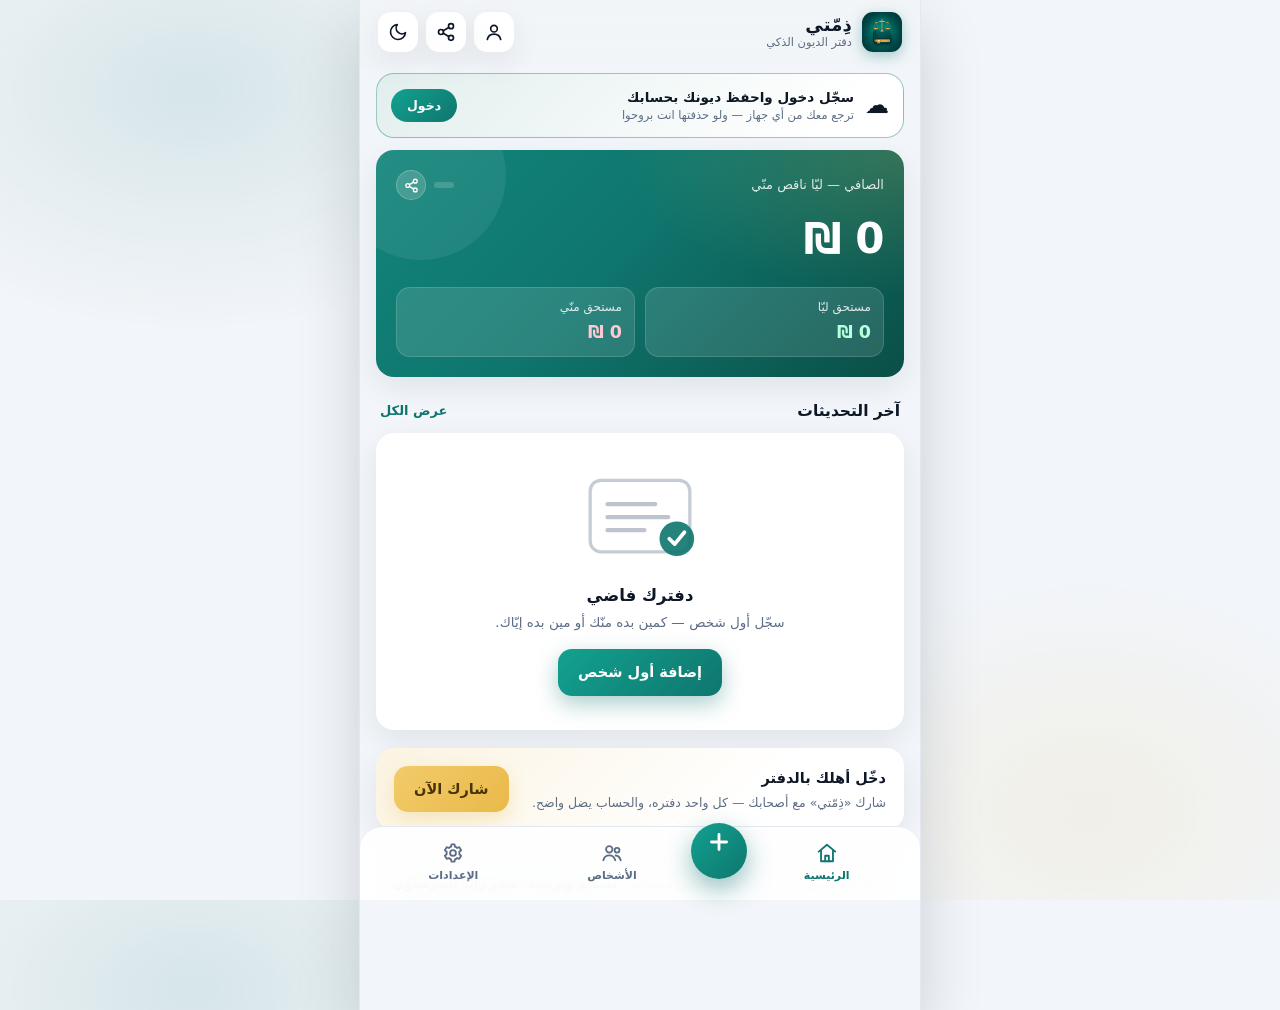
==== commit 1e2e2896: "v1.2.2: بوّابة رمز اللوحة + خزنة التوكن المشفّرة + دخول بجوجل (GIS+Drive) - admin.html: بوّابة برمز " ====
--- a/index.html
+++ b/index.html
@@ -236,7 +236,7 @@
       </section>
 
       <footer class="site-footer">
-        © 2026 ذِمّتي v1.2.1 — جميع الحقوق محفوظة · <b>تصميم وبرمجة: صقر رائد البدرساوي</b>
+        © 2026 ذِمّتي v1.2.2 — جميع الحقوق محفوظة · <b>تصميم وبرمجة: صقر رائد البدرساوي</b>
       </footer>
 
     </main>
@@ -284,6 +284,14 @@
         <div class="invite-ic">🔑</div>
         <h3>تسجيل الدخول والمزامنة</h3>
         <p class="login-sub">ادخل بحساب جيت هوب (GitHub) — ديونك كلها بتنحفظ عليه وترجع معك من أي جهاز، إلا إذا حذفتها بنفسك.</p>
+        <div id="googleLogin" hidden>
+          <button type="button" class="btn btn-block" id="btnGoogle" style="background:#fff;color:#1a1a1a;font-weight:700;border:none">
+            <svg width="17" height="17" viewBox="0 0 48 48" style="vertical-align:-3px" aria-hidden="true"><path fill="#EA4335" d="M24 9.5c3.54 0 6.71 1.22 9.21 3.6l6.85-6.85C35.9 2.38 30.47 0 24 0 14.62 0 6.51 5.38 2.56 13.22l7.98 6.19C12.43 13.72 17.74 9.5 24 9.5z"/><path fill="#4285F4" d="M46.98 24.55c0-1.57-.15-3.09-.38-4.55H24v9.02h12.94c-.58 2.96-2.26 5.48-4.78 7.18l7.73 6c4.51-4.18 7.09-10.36 7.09-17.65z"/><path fill="#FBBC05" d="M10.53 28.59c-.48-1.45-.76-2.99-.76-4.59s.27-3.14.76-4.59l-7.98-6.19C.92 16.46 0 20.12 0 24c0 3.88.92 7.54 2.56 10.78l7.97-6.19z"/><path fill="#34A853" d="M24 48c6.48 0 11.93-2.13 15.89-5.81l-7.73-6c-2.15 1.45-4.92 2.3-8.16 2.3-6.26 0-11.57-4.22-13.47-9.91l-7.98 6.19C6.51 42.62 14.62 48 24 48z"/></svg>
+            دخول بحساب جوجل
+          </button>
+          <p class="login-note" style="text-align:center;margin:8px 0 4px">نسخك بتنحفظ على <b>جوجل درايف</b> — بلا أي توكنات</p>
+          <div style="display:flex;align-items:center;gap:10px;margin:12px 0;opacity:.5"><span style="flex:1;height:1px;background:currentColor"></span><span class="small">أو</span><span style="flex:1;height:1px;background:currentColor"></span></div>
+        </div>
         <div class="field">
           <label for="loginToken">توكن GitHub (نطاقه gist فقط)</label>
           <input id="loginToken" class="input" type="password" placeholder="ghp_..." autocomplete="off" spellcheck="false">
